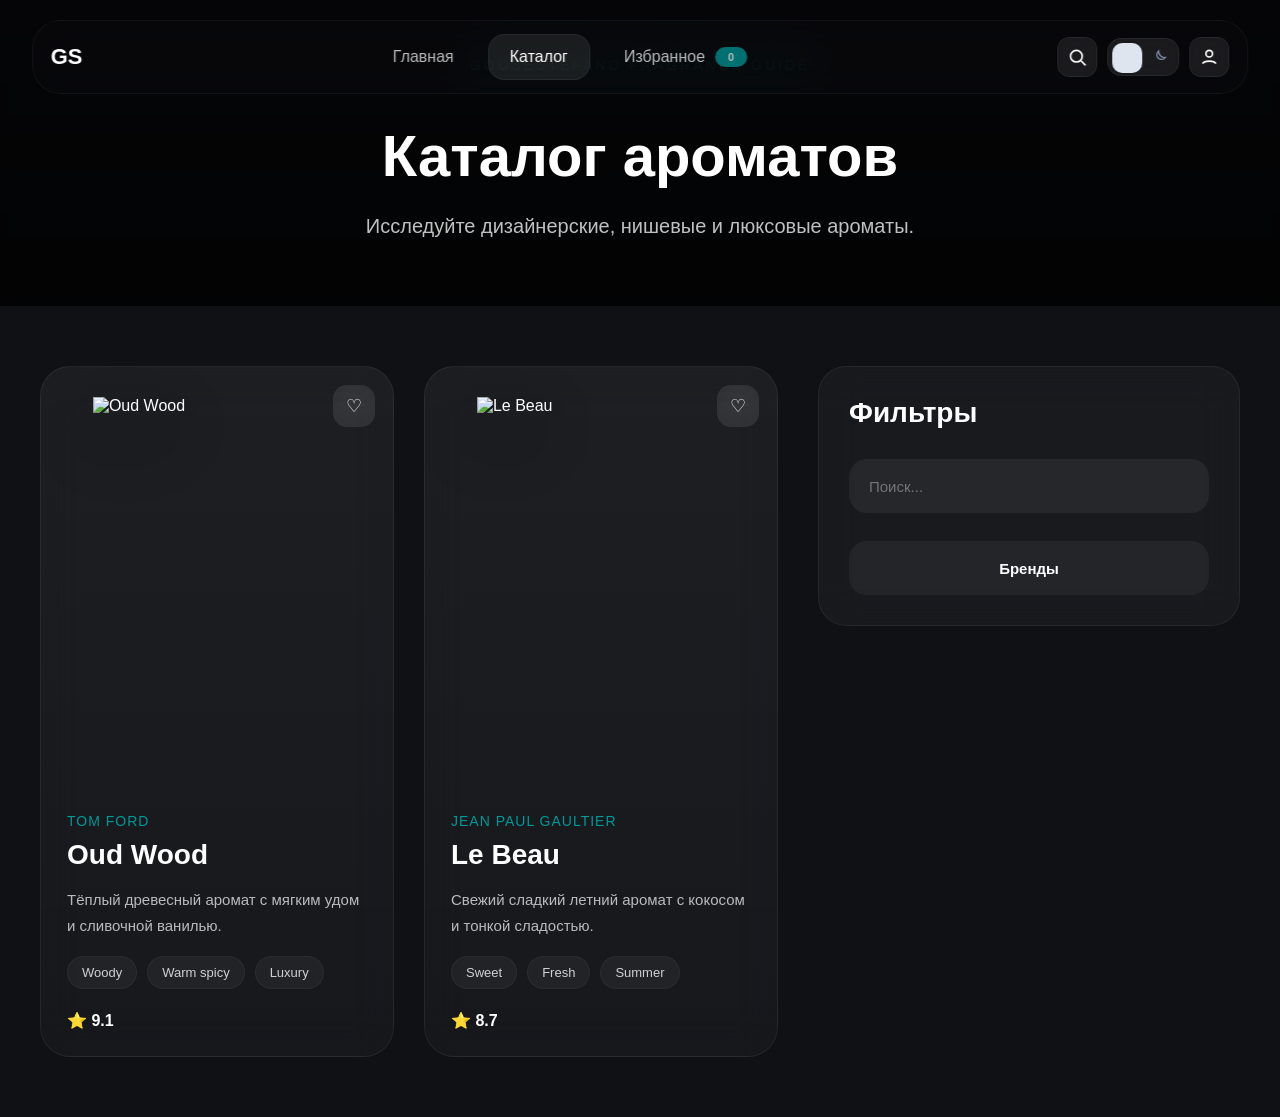
==== catalog.html @ 77b9906c "Initial PERFUMESITE structure" ====
<!doctype html>

<html lang="ru">
  <head>
    <meta charset="UTF-8" />

    <meta name="viewport" content="width=device-width, initial-scale=1.0" />

    <title>Каталог ароматов</title>

    <link rel="stylesheet" href="CSS/style.css" />
  </head>

  <body>
    <div class="page-transition">
      <div id="navbar"></div>

      <!-- =========================
     HERO
    ========================= -->

      <section class="catalog-hero">
        <div class="catalog-hero-overlay"></div>

        <div class="catalog-hero-content">
          <p class="catalog-subtitle">GooseStefano Fragrance Guide</p>

          <h1>Каталог ароматов</h1>

          <p class="catalog-description">
            Исследуйте дизайнерские, нишевые и люксовые ароматы.
          </p>
        </div>
      </section>

      <!-- =========================
      LAYOUT
      ========================= -->

      <section class="catalog-layout">
        <!-- SIDEBAR -->

        <aside class="filters-sidebar">
          <h2>Фильтры</h2>

          <!-- SEARCH -->

          <div class="filter-block">
            <input type="text" class="search-input" placeholder="Поиск..." />
          </div>

          <!-- BRANDS -->

          <div class="filter-group">
            <button class="filter-toggle">Бренды</button>

            <div class="filter-content">
              <label>
                <input type="checkbox" value="Tom Ford" />

                Tom Ford
              </label>

              <label>
                <input type="checkbox" value="Dior" />

                Dior
              </label>
            </div>
          </div>
        </aside>

        <!-- CONTENT -->

        <div class="catalog-content">
          <div class="perfume-grid"></div>
        </div>
      </section>

      <!-- =========================
      MODAL
      ========================= -->

      <div class="perfume-modal-overlay">
        <div class="perfume-modal">
          <button class="modal-close">✕</button>

          <!-- IMAGE -->

          <div class="modal-image">
            <img src="" alt="" id="modalPerfumeImage" />
          </div>

          <!-- CONTENT -->

          <div class="modal-content">
            <div class="modal-brand" id="modalPerfumeBrand"></div>

            <h2 id="modalPerfumeName"></h2>

            <div class="modal-rating" id="modalPerfumeRating"></div>

            <p class="modal-description" id="modalPerfumeDescription"></p>

            <div class="modal-tags" id="modalPerfumeTags"></div>

            <div class="modal-actions">
              <a href="" class="modal-main-btn"> Подробнее </a>

              <button class="modal-secondary-btn">
                ${isFavorite ? "♥" : "♡"} В избранное
              </button>
            </div>
          </div>
        </div>
      </div>

      <!-- =========================
         SEARCH OVERLAY
        ========================= -->

      <div class="search-overlay">
        <div class="search-modal">
          <!-- TOP -->

          <div class="search-top">
            <input
              type="text"
              class="global-search-input"
              placeholder="
        Найти аромат...
        "
            />

            <button class="search-close">✕</button>
          </div>

          <!-- RESULTS -->

          <div class="search-results"></div>
        </div>
      </div>

      <script src="JS/navbar.js"></script>
      <script src="JS/perfumes.js"></script>
      <script src="JS/catalog.js"></script>
      <script src="JS/search.js"></script>
      <script src="JS/transitions.js"></script>
    </div>
  </body>
</html>
---- CSS/style.css ----
@import url("./base/variables.css");
@import url("./base/reset.css");
@import url("./base/typography.css");
@import url("./base/animations.css");

@import url("./layout/navbar.css");
@import url("./layout/hero.css");
@import url("./layout/categories.css");
@import url("./layout/footer.css");

@import url("./components/buttons.css");
@import url("./components/cards.css");
@import url("./components/forms.css");
@import url("./components/icons.css");
@import url("./components/modal.css");
@import url("./components/notification.css");
@import url("./components/theme-switch.css");
@import url("./components/search-overlay.css");

@import url("./pages/home.css");
@import url("./pages/catalog.css");
@import url("./pages/perfume.css");
@import url("./pages/perfume-similar.css");
@import url("./pages/favorites.css");
@import url("./pages/perfume-reviews.css");

@import url("./responsive/media.css");
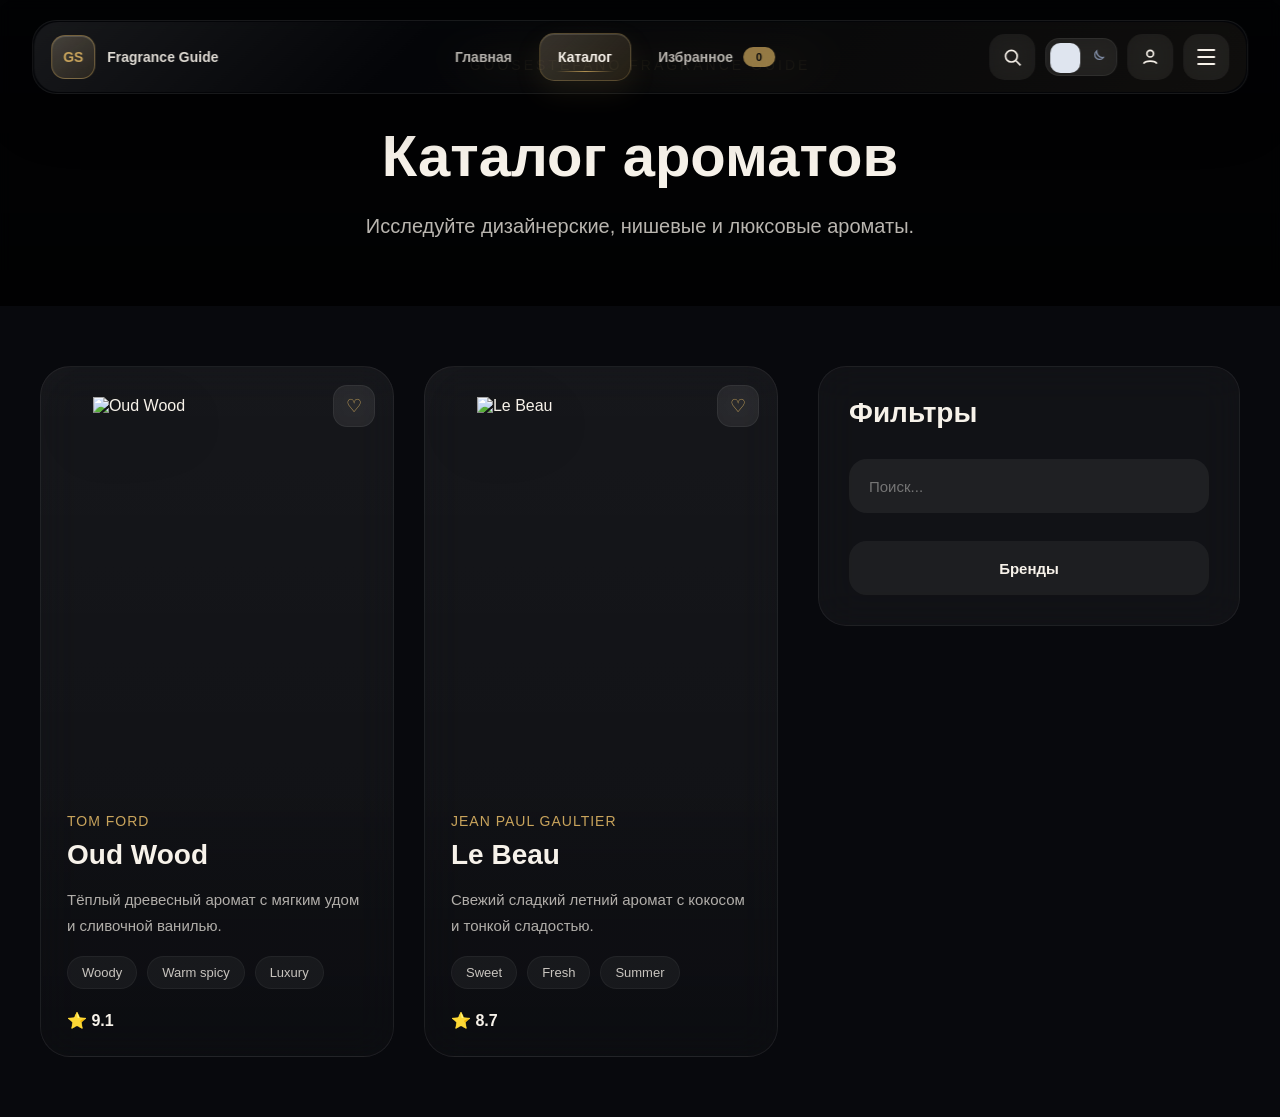
==== commit 00d41e74: "Improve navbar animation" ====
--- a/catalog.html
+++ b/catalog.html
@@ -145,6 +145,7 @@
       <script src="JS/perfumes.js"></script>
       <script src="JS/catalog.js"></script>
       <script src="JS/search.js"></script>
+      <script src="JS/auth.js"></script>
       <script src="JS/transitions.js"></script>
     </div>
   </body>
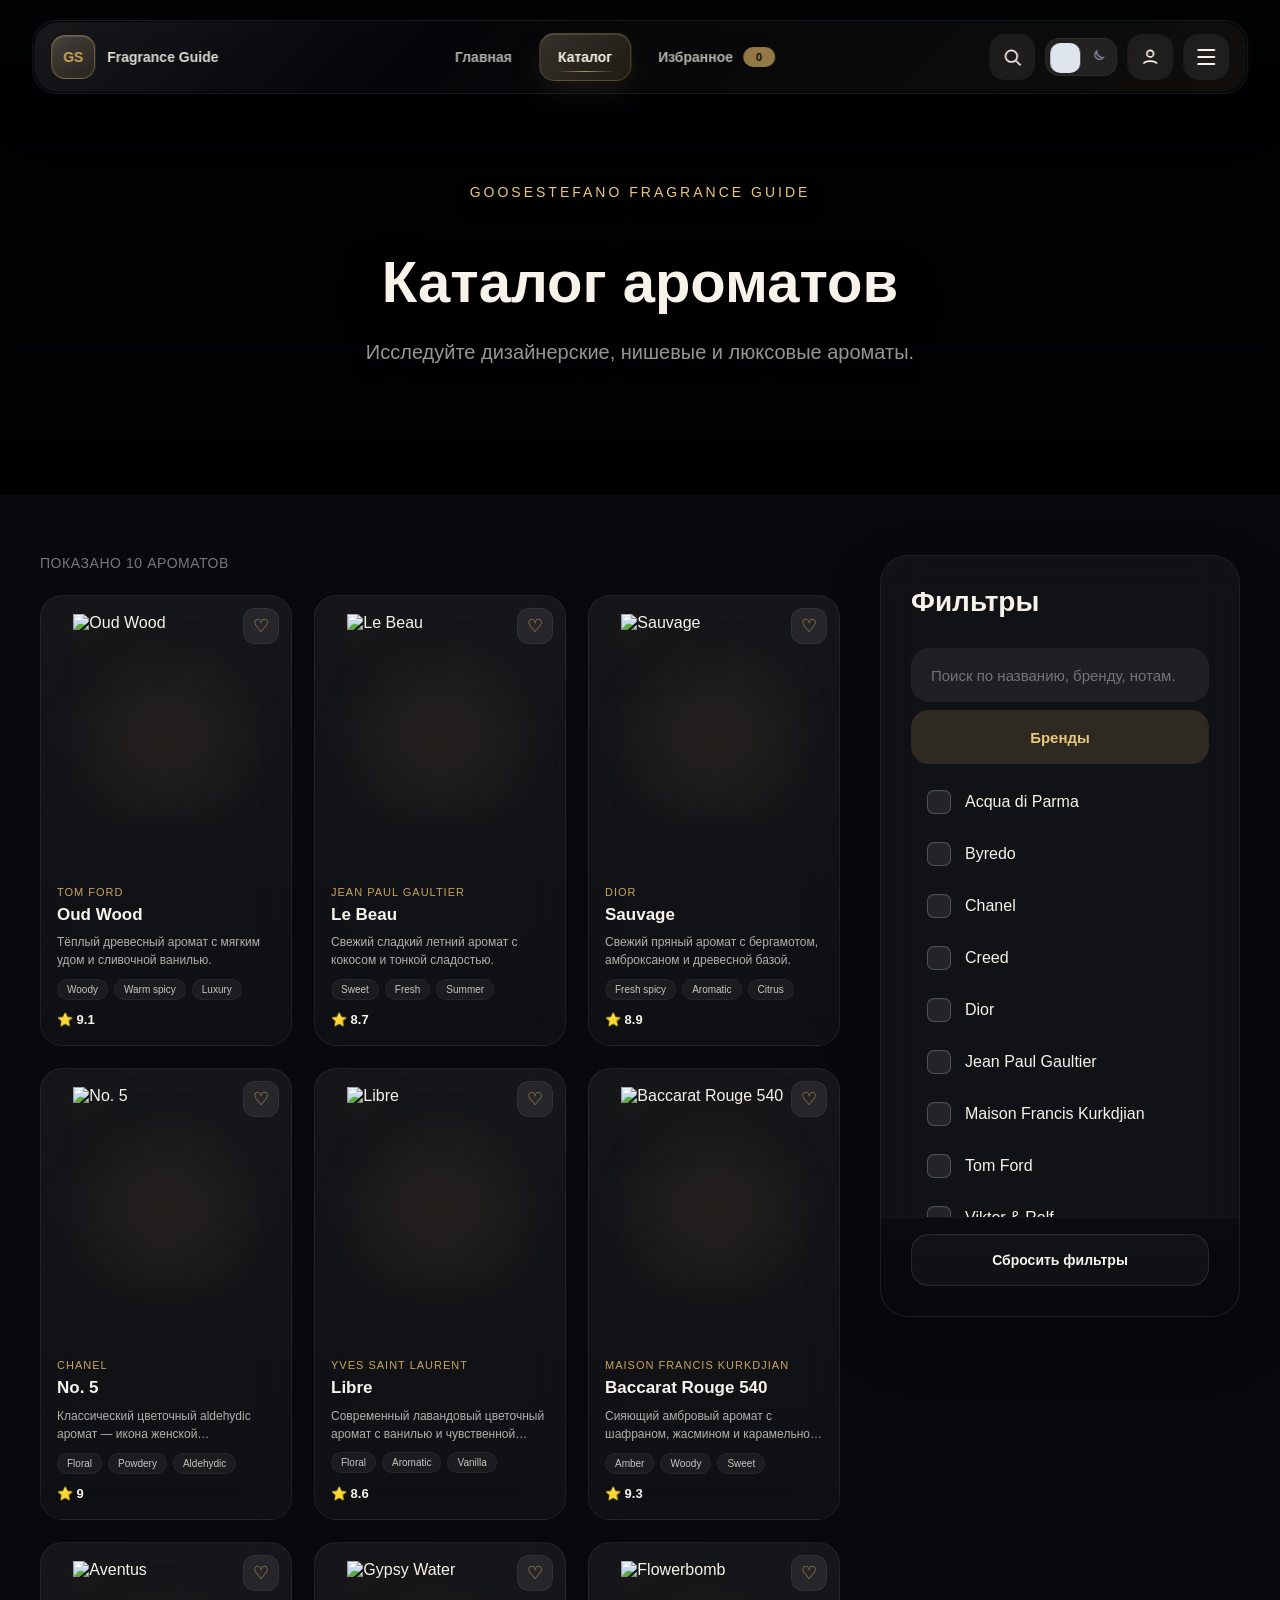
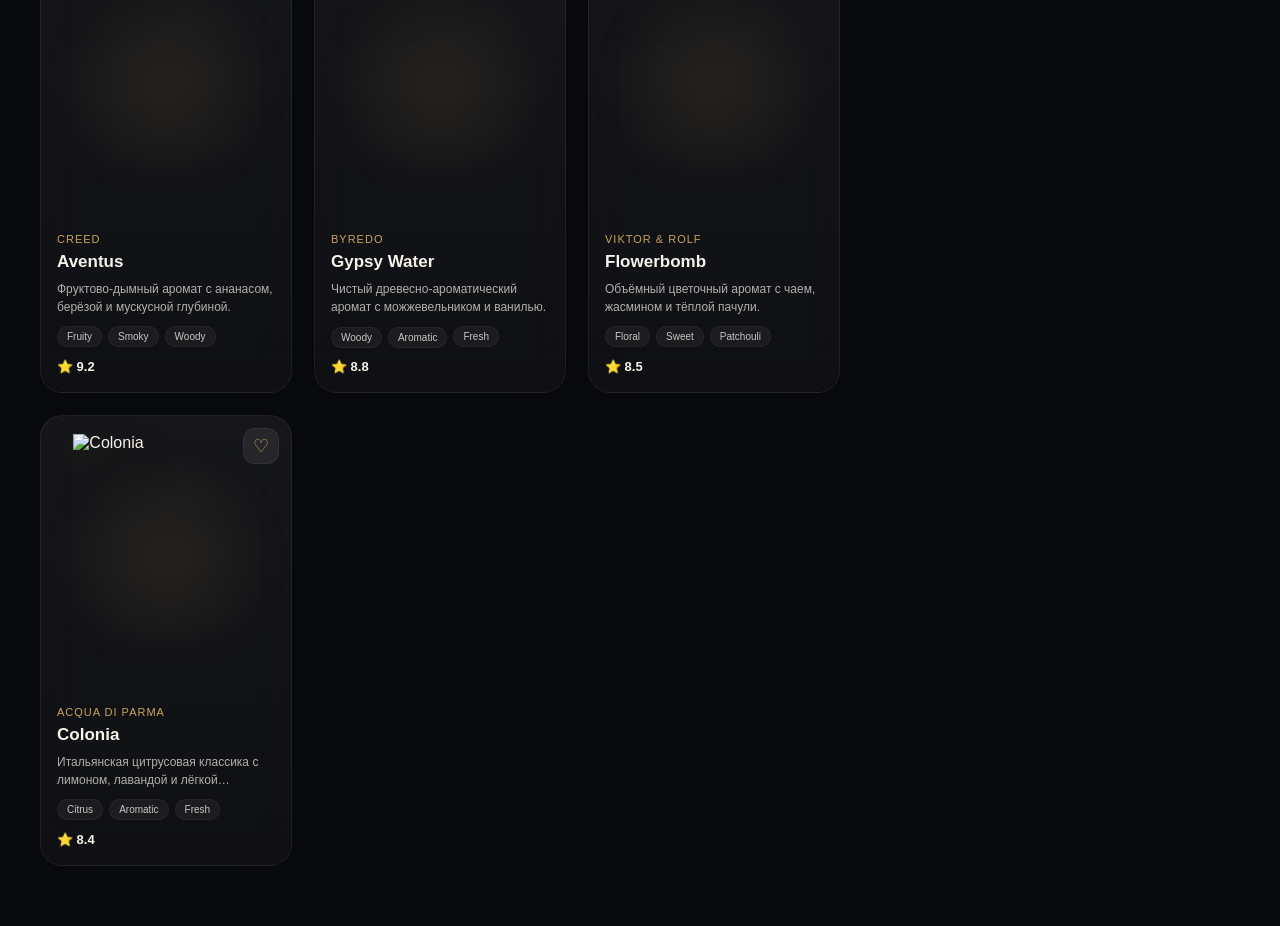
==== commit aac7ef6e: "Fix" ====
--- a/catalog.html
+++ b/catalog.html
@@ -41,31 +41,26 @@
         <!-- SIDEBAR -->
 
         <aside class="filters-sidebar">
-          <h2>Фильтры</h2>
+          <div class="filters-sidebar-panel">
+            <div class="filters-sidebar-scroll">
+              <h2>Фильтры</h2>
 
-          <!-- SEARCH -->
+              <div class="filter-block">
+                <input
+                  type="search"
+                  class="search-input"
+                  placeholder="Поиск по названию, бренду, нотам..."
+                  autocomplete="off"
+                />
+              </div>
 
-          <div class="filter-block">
-            <input type="text" class="search-input" placeholder="Поиск..." />
-          </div>
+              <div id="catalog-filters" class="catalog-filters"></div>
+            </div>
 
-          <!-- BRANDS -->
-
-          <div class="filter-group">
-            <button class="filter-toggle">Бренды</button>
-
-            <div class="filter-content">
-              <label>
-                <input type="checkbox" value="Tom Ford" />
-
-                Tom Ford
-              </label>
-
-              <label>
-                <input type="checkbox" value="Dior" />
-
-                Dior
-              </label>
+            <div class="filters-sidebar-footer">
+              <button type="button" class="filter-reset-btn">
+                Сбросить фильтры
+              </button>
             </div>
           </div>
         </aside>
@@ -73,7 +68,18 @@
         <!-- CONTENT -->
 
         <div class="catalog-content">
-          <div class="perfume-grid"></div>
+          <p class="catalog-results-meta" aria-live="polite"></p>
+
+          <div class="catalog-results-shell">
+            <div class="perfume-grid"></div>
+
+            <div class="catalog-empty" hidden>
+              <p class="catalog-empty-title">Ничего не найдено</p>
+              <p class="catalog-empty-text">
+                Попробуйте изменить запрос или сбросить фильтры.
+              </p>
+            </div>
+          </div>
         </div>
       </section>
 
@@ -141,12 +147,13 @@
         </div>
       </div>
 
-      <script src="JS/navbar.js"></script>
-      <script src="JS/perfumes.js"></script>
-      <script src="JS/catalog.js"></script>
-      <script src="JS/search.js"></script>
-      <script src="JS/auth.js"></script>
-      <script src="JS/transitions.js"></script>
+      <script src="JS/perfumes.js" defer></script>
+      <script src="JS/utils/perfume-filters.js" defer></script>
+      <script src="JS/catalog.js" defer></script>
+      <script type="module" src="JS/main.js"></script>
+      <script src="JS/search.js" defer></script>
+      <script src="JS/auth.js" defer></script>
+      <script src="JS/transitions.js" defer></script>
     </div>
   </body>
 </html>
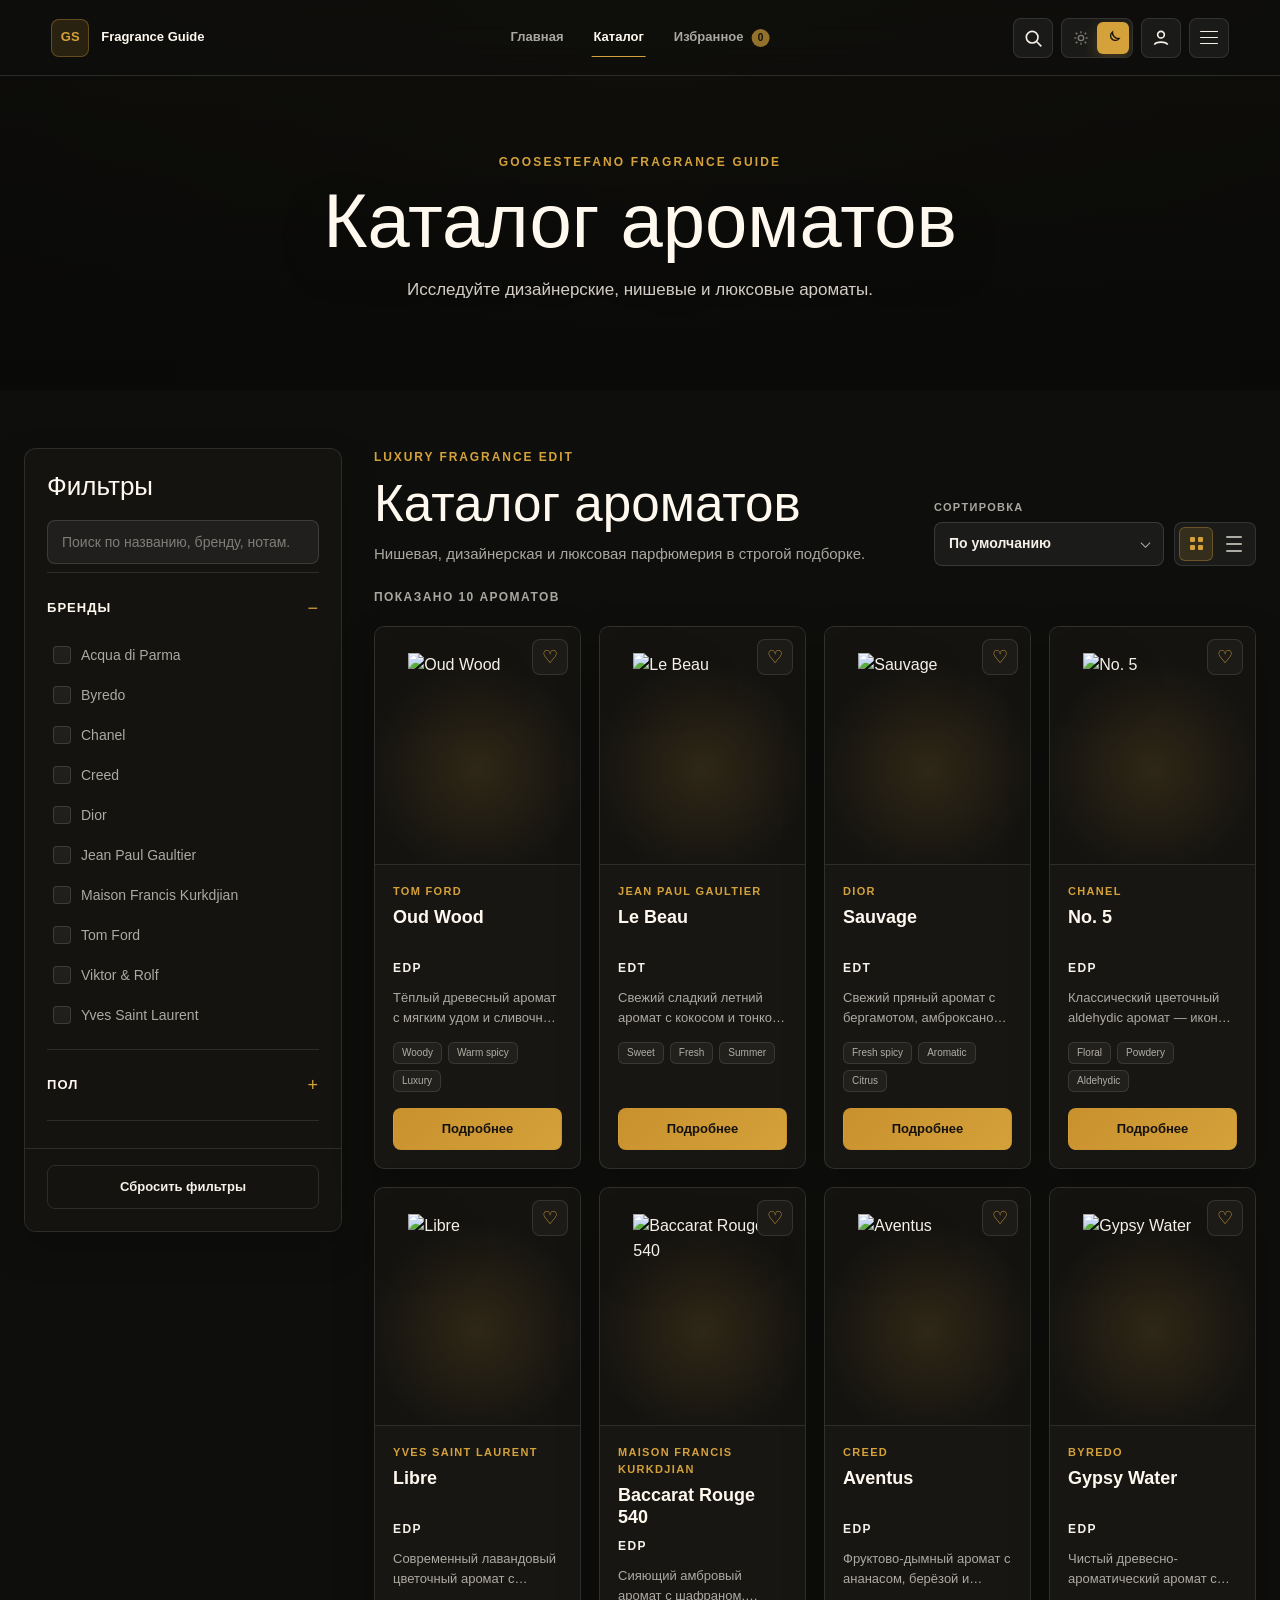
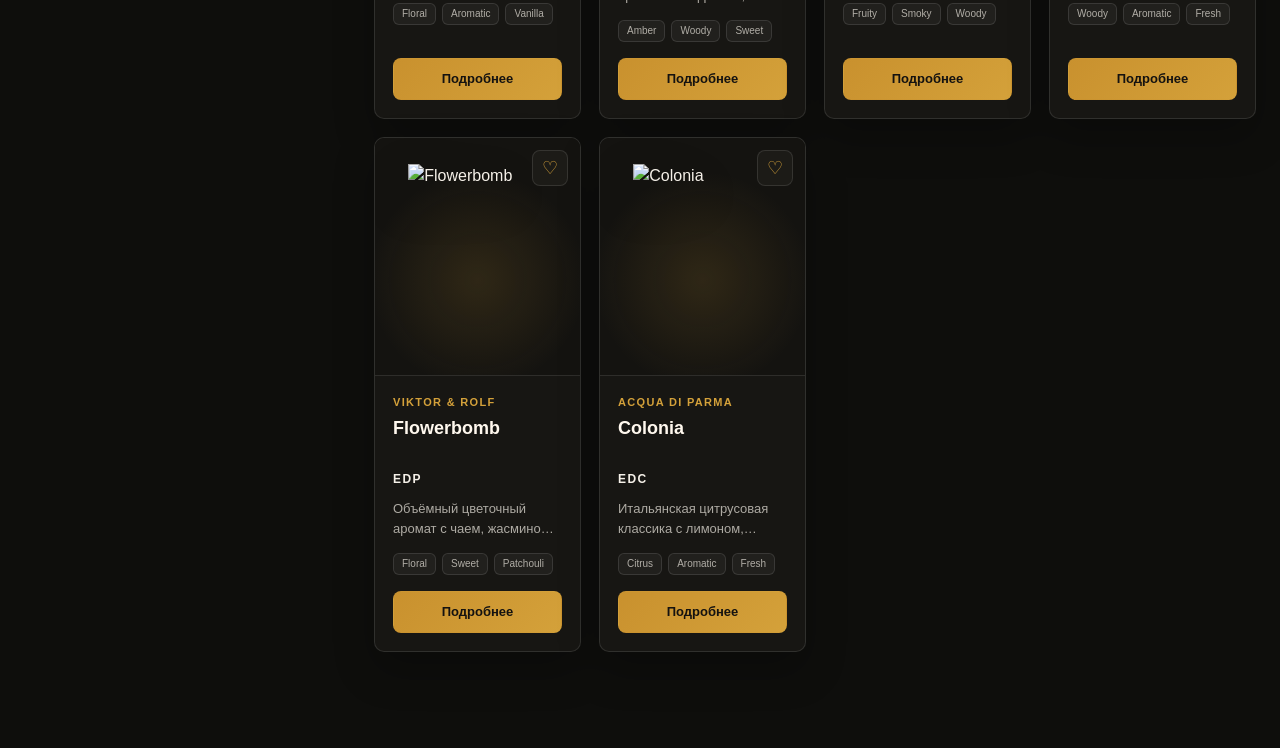
==== commit 6e20c6b4: "Redesign" ====
--- a/catalog.html
+++ b/catalog.html
@@ -68,6 +68,93 @@
         <!-- CONTENT -->
 
         <div class="catalog-content">
+          <div class="catalog-content-header">
+            <div>
+              <p class="catalog-kicker">Luxury fragrance edit</p>
+
+              <h2>Каталог ароматов</h2>
+
+              <p class="catalog-content-description">
+                Нишевая, дизайнерская и люксовая парфюмерия в строгой подборке.
+              </p>
+            </div>
+
+            <div class="catalog-controls" aria-label="Настройки отображения каталога">
+              <div class="sort-control">
+                <span id="sort-label">Сортировка</span>
+
+                <div class="sort-dropdown">
+                  <button
+                    type="button"
+                    class="sort-select"
+                    aria-haspopup="listbox"
+                    aria-expanded="false"
+                    aria-labelledby="sort-label"
+                  >
+                    <span class="sort-current">По умолчанию</span>
+                  </button>
+
+                  <div class="sort-menu" role="listbox" aria-labelledby="sort-label">
+                    <button
+                      type="button"
+                      class="sort-option active"
+                      role="option"
+                      aria-selected="true"
+                      data-value="default"
+                    >
+                      По умолчанию
+                    </button>
+
+                    <button
+                      type="button"
+                      class="sort-option"
+                      role="option"
+                      aria-selected="false"
+                      data-value="rating-desc"
+                    >
+                      Сначала высокий рейтинг
+                    </button>
+
+                    <button
+                      type="button"
+                      class="sort-option"
+                      role="option"
+                      aria-selected="false"
+                      data-value="name-asc"
+                    >
+                      По названию
+                    </button>
+
+                    <button
+                      type="button"
+                      class="sort-option"
+                      role="option"
+                      aria-selected="false"
+                      data-value="brand-asc"
+                    >
+                      По бренду
+                    </button>
+                  </div>
+                </div>
+              </div>
+
+              <div class="view-toggle" aria-label="Вид каталога">
+                <button type="button" class="view-toggle-btn active" data-view="grid" aria-label="Сетка">
+                  <span></span>
+                  <span></span>
+                  <span></span>
+                  <span></span>
+                </button>
+
+                <button type="button" class="view-toggle-btn" data-view="list" aria-label="Список">
+                  <span></span>
+                  <span></span>
+                  <span></span>
+                </button>
+              </div>
+            </div>
+          </div>
+
           <p class="catalog-results-meta" aria-live="polite"></p>
 
           <div class="catalog-results-shell">
@@ -113,8 +200,8 @@
             <div class="modal-actions">
               <a href="" class="modal-main-btn"> Подробнее </a>
 
-              <button class="modal-secondary-btn">
-                ${isFavorite ? "♥" : "♡"} В избранное
+              <button type="button" class="modal-secondary-btn">
+                ♡ В избранное
               </button>
             </div>
           </div>
